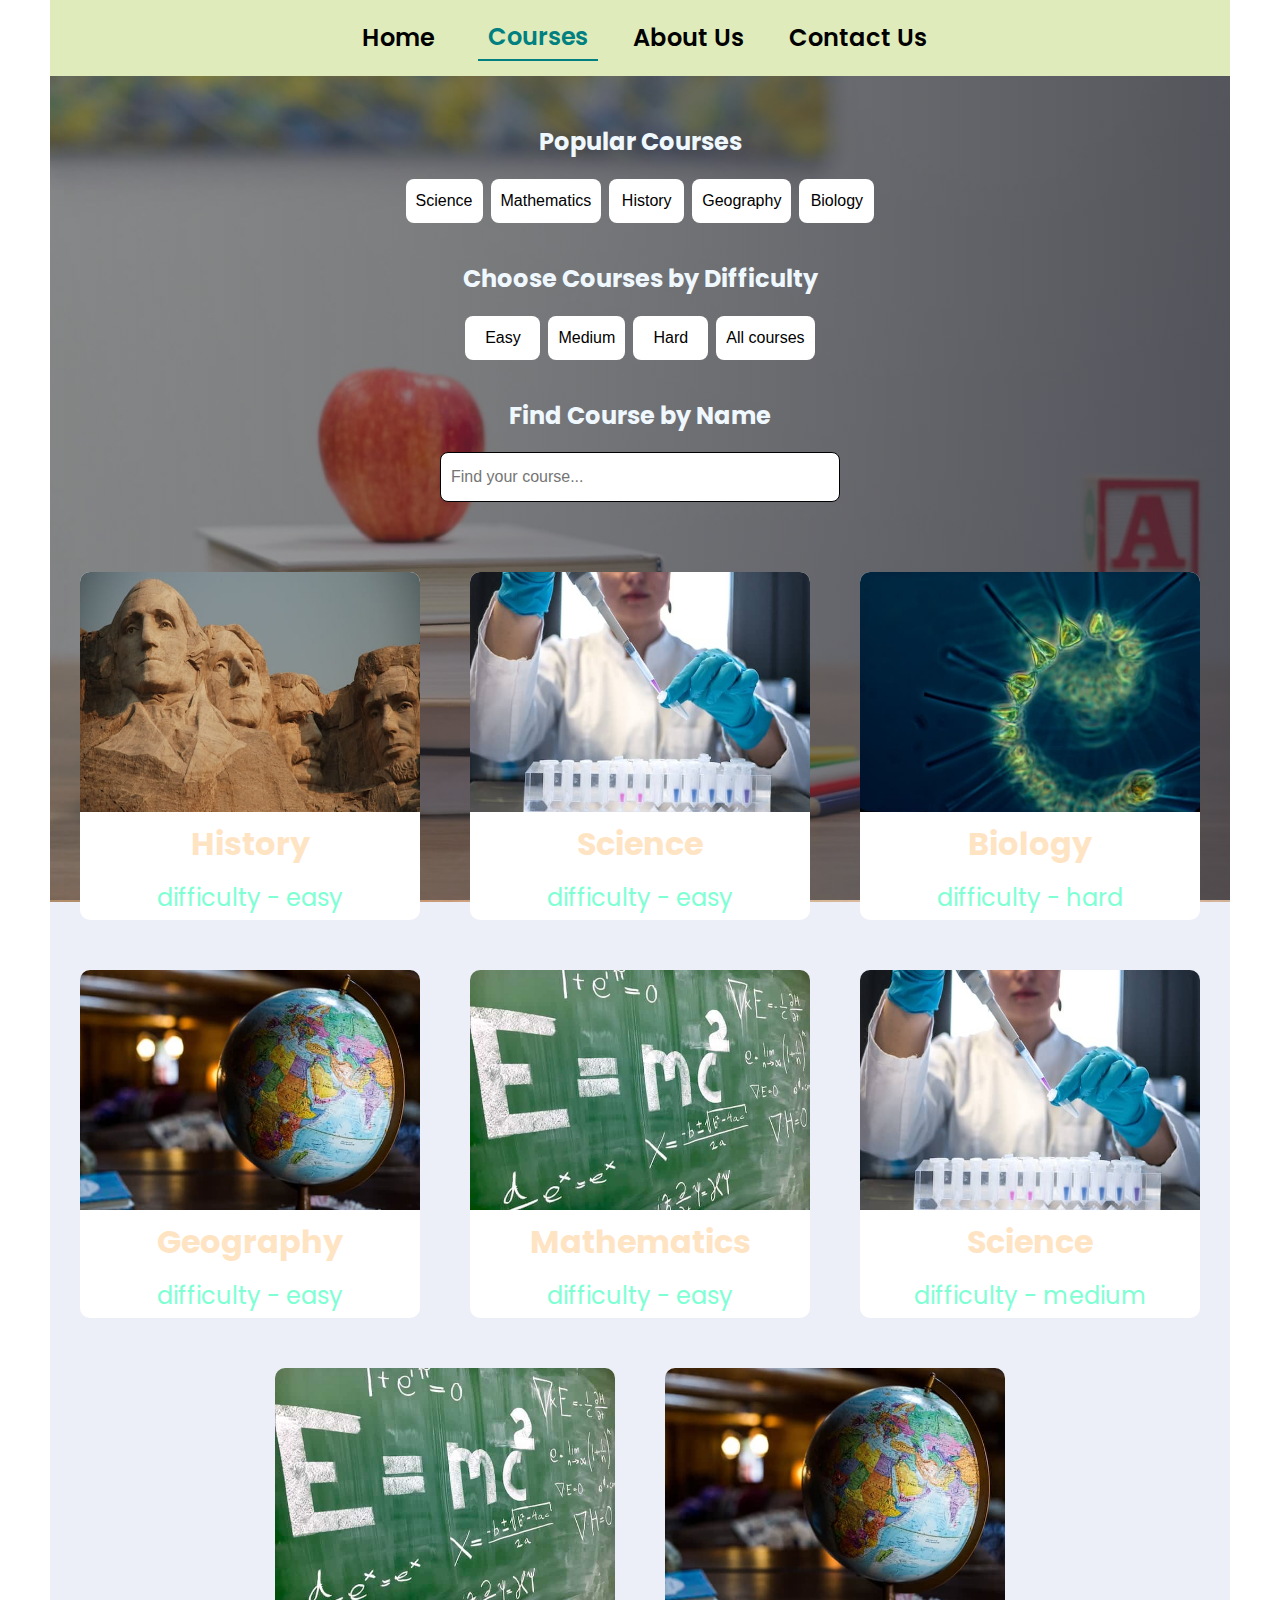
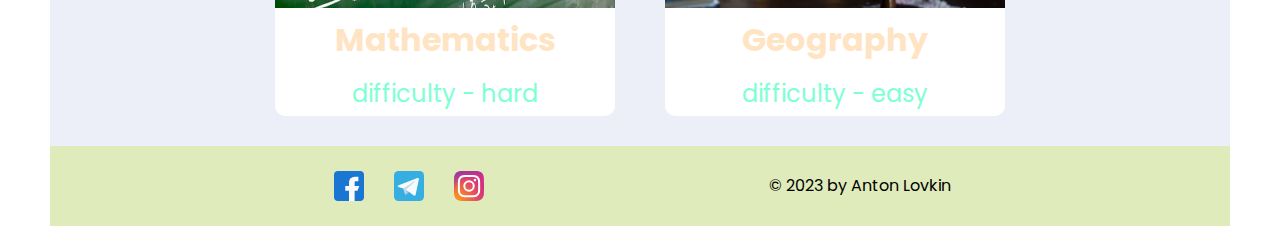
==== courses.html @ cab652c8 "create rep" ====
<!DOCTYPE html>
<html lang="en">
<head>
    <meta charset="UTF-8">
    <meta http-equiv="X-UA-Compatible" content="IE=edge">
    <meta name="viewport" content="width=device-width, initial-scale=1.0">
        <link rel="preconnect" href="https://fonts.googleapis.com">
    <link rel="preconnect" href="https://fonts.gstatic.com" crossorigin>
    <link href="https://fonts.googleapis.com/css2?family=Poppins:wght@400;500;600&display=swap" rel="stylesheet">
    <link rel="stylesheet" href="./styles/main.css">
    <script defer type="module" src="index.js"></script>
    <title>EduSite</title>
</head>
<body>
    <div class="container">
        <nav class="nav">
            <a href="/index.html">Home</a>
            <a class="active" href="/courses.html">Courses</a>
            <a href="#about">About Us</a>
            <a href="#contacts">Contact Us</a>
        </nav>
            <section class="courses__container">
                <article>
                    <h3 class="courses__title">Popular Courses</h3>
                    <ul class="buttons__list">
                        <li><button class="buttons__item" id="#science">Science</button></li>
                        <li><button class="buttons__item" id="#mathematics">Mathematics</button></li>
                        <li><button class="buttons__item" id="#history">History</button></li>
                        <li><button class="buttons__item" id="#geography">Geography</button></li>
                        <li><button class="buttons__item" id="#biology">Biology</button></li>
                    </ul>
                    <h3 class="courses__title">Choose Courses by Difficulty</h3>
                    <ul class="buttons__list difficulty__list">
                        <li><button class="buttons__item" id="#easy">Easy</button></li>
                        <li><button class="buttons__item" id="#medium">Medium</button></li>
                        <li><button class="buttons__item" id="#hard">Hard</button></li>
                        <li><button class="buttons__item" id="#all">All courses</button></li>
                    </ul>
                    <h3 class="courses__title">Find Course by Name</h3>
                    <form class="form js-form" id="search-form">
                        <input type="text" name="query" autocomplete="off" placeholder="Find your course..." />
                    </form>
                </article>
            
            <ul class="collection__list">
                <!-- <li class="collection__item" id="science">
                    <div class="overlay">
                        <p>This content is hidden through transformation and only appears when hovering over</p>
                    </div>
                    <img class="img" src="./images/element5-digital-OyCl7Y4y0Bk-unsplash.jpg" alt="">
                    <h3 class="title">Science</h3>
                    <span class="difficulty">difficulty: easy</span>
                </li>
                <li class="collection__item" id="">
                    <img class="img" src="./images/element5-digital-OyCl7Y4y0Bk-unsplash.jpg" alt="">
                    <h3 class="title">History</h3>
                    <span class="difficulty">difficulty: easy</span>
                </li> -->
            </ul>
            </section>
        <footer class="footer">
            <div class="socials" id="contacts">
                <a class="link" href="https://www.facebook.com/" target="_blank" rel="noopener noreferrer">
                    <img class="link__img" src="./images/facebook.svg" alt="facebook" target="_blank" rel="noopener noreferrer">
                </a>
                <a class="link" href="https://web.telegram.org/z/">
                    <img class="link__img" src="./images/telegram.svg" alt="telegram" target="_blank" rel="noopener noreferrer">
                </a>
                <a class="link" href="https://www.instagram.com/">
                    <img class="link__img" src="./images/instagram.svg" alt="instagram" target="_blank" rel="noopener noreferrer">
                </a>
            </div>
            <p>© 2023 by Anton Lovkin</p>
        </footer>
    </div>
</body>
</html>
---- styles/main.css ----
*,
*::before,
*::after {
  box-sizing: border-box;
}

body,
h1,
h2,
h3,
h4,
p,
button,
ul,
li {
    margin: 0;
    padding: 0;
}

a {
    margin: 0;
    padding: 0;
    text-decoration: none;
    color:inherit;
}

li {
    list-style: none;
}

:root {
  --background-color: rgb(223 235 186);
  --active-color: teal;
  --text-color-title: bisque;
  --text-color: white;
}

body {
    min-width: 100vw;
    min-height: 100vh;
    width: 100%;
    height: 100%;

    display: flex;
    justify-content: center;
    align-items: flex-start;

    font-family: 'Poppins', sans-serif;
    font-style: normal;
    font-size: 16px;
    line-height: 24px;
}

.container {
    max-width: 1180px;
    width: 100%;
    position: relative;
    /*  */
    background-color: var(--background-color);
}

.nav{
    /* position: fixed; */
    display: flex;
    flex-wrap: wrap;
    justify-content: center;
    align-items: center;
    gap: 25px;

    padding: 15px;
}

.nav a {
    min-width: 110px;

    padding: 5px;
    text-align: center;

    font-size: 16px;
    font-weight: 400;

    transition: all ease-in-out .4s;
}

@media (min-width: 485px) {
    .nav a {
        padding: 10px;

        font-size: 24px;
        font-weight: 600;
}}

.nav a:hover,
.nav a:focus{
    color: var(--text-color);
    border-color: var(--text-color);
    background-color: rgb(0 0 0 / 10%);
    border-radius: 8px;
}

.active {
    color: var(--active-color);
    border-bottom: 2px solid var(--active-color);
}

.hero{
    display: flex;
    flex-direction: column;
    justify-content: space-evenly;
    align-items: center;

    height: 80vh;
    background-color: var(--background-color);
    background-image:linear-gradient(to right, rgba(47,48,58,0.4), rgba(47,48,58,0.8)),
     url(../images/element5-digital-OyCl7Y4y0Bk-unsplash.jpg);
    background-size: cover;
    background-repeat: no-repeat;
    background-position: center center;
}

.title{
    text-align: center;

    font-size: 2rem;
    color:var(--text-color-title);
}

@media (min-width: 485px) {
    .title{
        font-size: 3rem;
    }
}

@media (min-width: 800px) {
    .title{
        font-size: 4rem;
    }
}

.description{
    padding-left: 50px;
    padding-right: 50px;

    text-align: center;

    font-size: 24px;
    line-height: 32px;
    color: var(--text-color);
}

@media (min-width: 485px) {
    .description{
        font-size: 2rem;
        line-height: 2.5rem;
    }
}

.hero__button {
    padding: 10px;

    border-radius: 10px;
    border: 2px solid white;
    font-size: 1.5rem;
    color: white;
    background-color: transparent;
    transition: all ease .3s;
}

@media (min-width: 485px) {
    .hero__button {
        padding: 20px;

        font-size: 2rem;
    }
}

.hero__button:hover,
.hero__button:focus{
    color: black;
    background-color: var(--background-color);
}

.footer{
    min-height: 80px;
    height: 100%;

    display: flex;
    flex-wrap: wrap;

    justify-content: space-evenly;
    align-items: center;
}

.socials{
    display: flex;
    flex-wrap: wrap;
    justify-content: space-around;
    gap: 20px;
}

.socials a {
    padding: 5px;
    transition: all ease-in-out .4s;
}

.socials a:hover,
.socials a:focus{
    color: var(--text-color);
}

.link{
    width: 40px;
    height: 40px;

    padding: 5px;
    border-color: aquamarine;
    transition: all ease .4s;
}

.link:hover {
    transform: scale(1.2);
}

.link__img{
    width: 100%;
}

 /* --------courses page------------ */

 .courses__container {
    --d-width: 1180px;
    max-width: var(--d-width);
    min-height: 80vh;
    width: 100%;

    padding: 30px;

    background-color: #ECEFF7;
    background-image:linear-gradient(to right, rgba(47,48,58,0.4), rgba(47,48,58,0.8)),
     url(../images/element5-digital-OyCl7Y4y0Bk-unsplash.jpg);
    background-size: cover;
    background-repeat: no-repeat;
    background-position: center center;
    background-attachment: fixed;
}

.courses__container article:first-child {
    margin-right: auto;
    margin-left: auto;
    align-self: center;
    background-color: transparent;
    padding: 0;
    margin-bottom: 50px;
}

.courses__title {
    text-align: center;

    color: aliceblue;
    font-style: normal;
    font-weight: 700;
    font-size: 24px;
    line-height: 32px;

    margin-top: 20px;
}

.buttons__list{
    min-height: 85px;
    height: 100%;

    display: flex;
    flex-wrap: wrap;
    align-items: center;
    justify-content: center;
    gap: 8px;
}

.buttons__item{
    min-width: 75px;
    height: 44px;

    padding: 10px;

    background: #FFFFFF;
    border-radius: 8px;
    border: none;

    font-style: normal;
    font-weight: 500;
    font-size: 16px;
    line-height: 24px;
}

.buttons__item:hover,
.buttons__item:focus         {
    background-color: var(--background-color);
    /* color: antiquewhite; */
    transition: all cubic-bezier(0.25, 0.46, 0.45, 0.94) .2s;
}

.collection__list{
    display: flex;
    justify-content: center;
    align-items: flex-start;
    flex-wrap: wrap;
     gap: 50px;
}

.collection__item{
    position: relative;
    width: 340px;
    min-height: 280px;

    background-color: #fff;
    border-radius: 10px;
    overflow: hidden;
}

.collection__item:hover .overlay {
  transform: translatex(0);
}

.box {
  position: relative;
  width: 300px;
  height: 300px;
  margin: 0 auto;
  background-color: #bdbdbd;
  overflow: hidden;
}

.overlay {
  position: absolute;
  top: 0;
  left: 0;
  width: 100%;
  height: 100%;
  background-color: var(--text-color-title);

  padding: 20px;
  font-size: 20px;
  color: #fff;

  transform: translatey(100%);
  transition: transform ease 1s;
}

.box:hover .overlay {
  transform: translatex(0);
}

.collection__item .img{
    width: 100%;
    height: 240px;
    display: block;
}

.collection__item .title{
    display: block;
    margin-left: auto;
    margin-right: auto;
    text-align: center;
    font-size: 2rem;
    padding: 20px;
}

.difficulty {
    display: block;
    text-align: center;

    padding: 10px;

    color: aquamarine;
    font-size: 1.5rem;
    /* text-decoration: underline; */
}
.form {
    text-align: center;
    padding: 20px;
}
.form input{
    font-style: normal;
    font-weight: 400;
    font-size: 16px;
    line-height: 19px;
    height: 50px;
    border: 1px solid black;
    border-radius: 8px;
    padding: 10px;
    min-width: 200px;
    max-width: 400px;
    width: 100%;
}
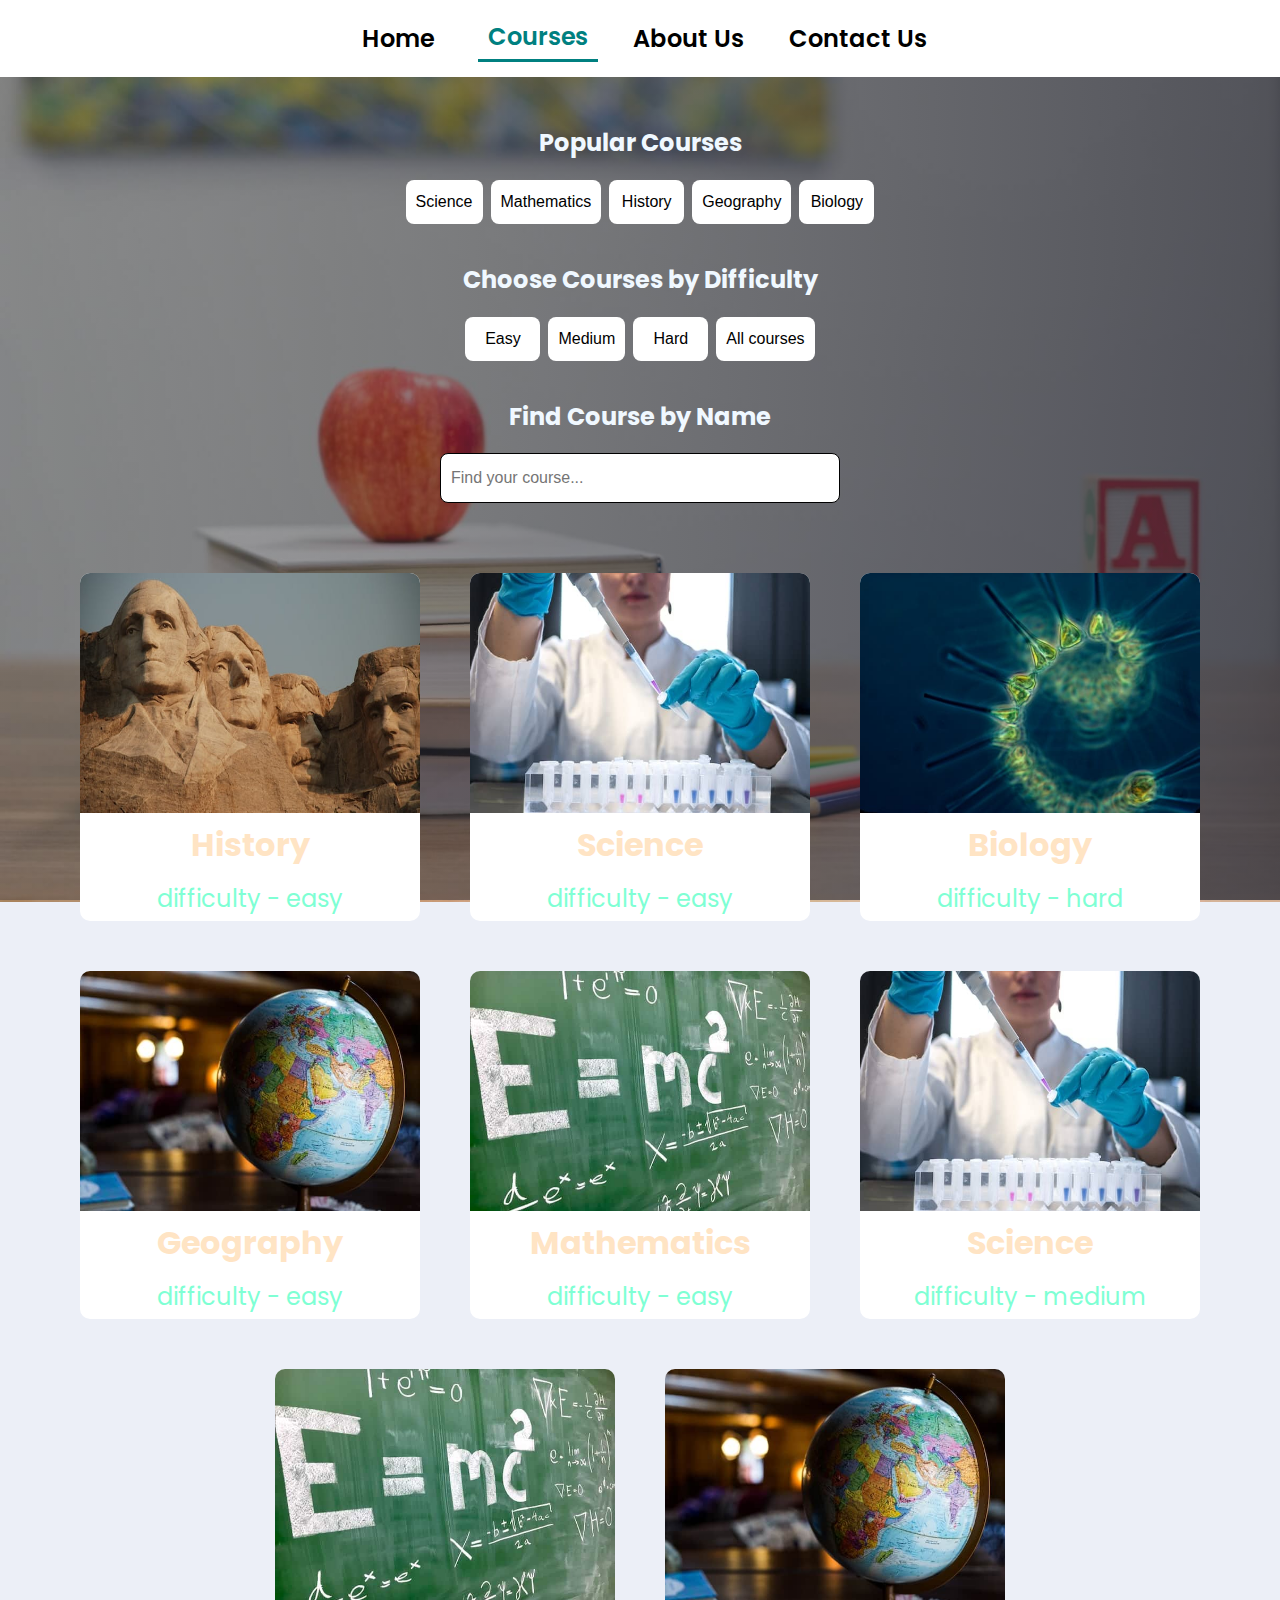
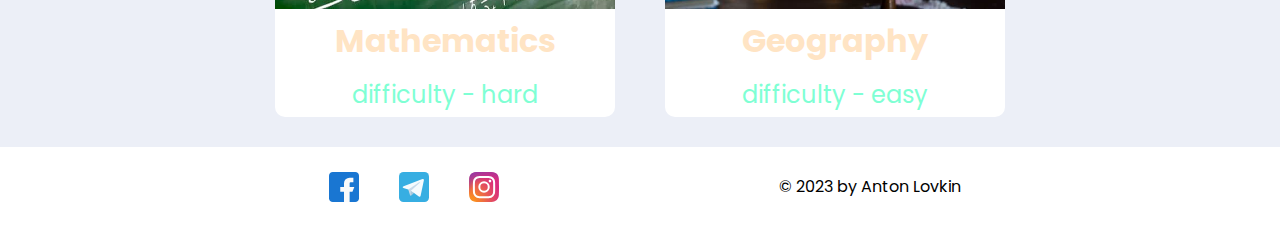
==== commit 155d30fa: "fix styles" ====
--- a/courses.html
+++ b/courses.html
@@ -12,11 +12,11 @@
     <title>EduSite</title>
 </head>
 <body>
-    <div class="container">
-        <nav class="nav">
+    <div >
+        <nav class="nav container">
             <a href="/index.html">Home</a>
             <a class="active" href="/courses.html">Courses</a>
-            <a href="#about">About Us</a>
+            <a href="#contacts">About Us</a>
             <a href="#contacts">Contact Us</a>
         </nav>
             <section class="courses__container">
@@ -43,22 +43,33 @@
                 </article>
             
             <ul class="collection__list">
-                <!-- <li class="collection__item" id="science">
-                    <div class="overlay">
-                        <p>This content is hidden through transformation and only appears when hovering over</p>
-                    </div>
-                    <img class="img" src="./images/element5-digital-OyCl7Y4y0Bk-unsplash.jpg" alt="">
-                    <h3 class="title">Science</h3>
-                    <span class="difficulty">difficulty: easy</span>
+                <li class="collection__item" id="science">
+                        <div class="box">
+                            <div class="overlay">
+                                <p>This content is hidden through transformation and only appears when hovering over</p>
+                            </div>
+                            <img class="img" src="./images/element5-digital-OyCl7Y4y0Bk-unsplash.jpg" alt="">
+                        </div>
+                        <a href="#">
+                            <h3 class="title">Science</h3>
+                            <span class="difficulty">difficulty - easy</span>
+                        </a>
                 </li>
                 <li class="collection__item" id="">
-                    <img class="img" src="./images/element5-digital-OyCl7Y4y0Bk-unsplash.jpg" alt="">
-                    <h3 class="title">History</h3>
-                    <span class="difficulty">difficulty: easy</span>
-                </li> -->
+                        <div class="box">
+                            <div class="overlay">
+                                <p>This content is hidden through transformation and only appears when hovering over</p>
+                            </div>
+                            <img class="img" src="./images/element5-digital-OyCl7Y4y0Bk-unsplash.jpg" alt="">
+                        </div>
+                        <a href="#">
+                            <h3 class="title">Science</h3>
+                            <span class="difficulty">difficulty - easy</span>
+                        </a>
+                </li>
             </ul>
             </section>
-        <footer class="footer">
+        <footer class="footer container">
             <div class="socials" id="contacts">
                 <a class="link" href="https://www.facebook.com/" target="_blank" rel="noopener noreferrer">
                     <img class="link__img" src="./images/facebook.svg" alt="facebook" target="_blank" rel="noopener noreferrer">
--- a/styles/main.css
+++ b/styles/main.css
@@ -31,7 +31,7 @@
 :root {
   --background-color: rgb(223 235 186);
   --active-color: teal;
-  --text-color-title: bisque;
+  --main-color: bisque;
   --text-color: white;
 }
 
@@ -55,8 +55,10 @@
     max-width: 1180px;
     width: 100%;
     position: relative;
+    margin-left: auto;
+    margin-right: auto;
     /*  */
-    background-color: var(--background-color);
+    /* background-color: var(--background-color); */
 }
 
 .nav{
@@ -92,7 +94,7 @@
 
 .nav a:hover,
 .nav a:focus{
-    color: var(--text-color);
+    /* color: var(--text-color); */
     border-color: var(--text-color);
     background-color: rgb(0 0 0 / 10%);
     border-radius: 8px;
@@ -100,10 +102,11 @@
 
 .active {
     color: var(--active-color);
-    border-bottom: 2px solid var(--active-color);
+    border-bottom: 3px solid var(--active-color);
 }
 
 .hero{
+    width: 100vw;
     display: flex;
     flex-direction: column;
     justify-content: space-evenly;
@@ -122,7 +125,7 @@
     text-align: center;
 
     font-size: 2rem;
-    color:var(--text-color-title);
+    color:var(--main-color);
 }
 
 @media (min-width: 485px) {
@@ -177,7 +180,7 @@
 .hero__button:hover,
 .hero__button:focus{
     color: black;
-    background-color: var(--background-color);
+    background-color: var(--main-color);
 }
 
 .footer{
@@ -198,27 +201,29 @@
     gap: 20px;
 }
 
-.socials a {
+/* .socials a {
     padding: 5px;
     transition: all ease-in-out .4s;
-}
-
-.socials a:hover,
+} */
+
+/* .socials a:hover,
 .socials a:focus{
     color: var(--text-color);
-}
+} */
 
 .link{
-    width: 40px;
-    height: 40px;
-
-    padding: 5px;
+    width: 50px;
+    height: 50px;
+
+    padding: 10px;
     border-color: aquamarine;
     transition: all ease .4s;
 }
 
 .link:hover {
-    transform: scale(1.2);
+    /* transform: scale(1.2); */
+    background-color:  var(--main-color);
+    border-radius: 50%;
 }
 
 .link__img{
@@ -228,10 +233,10 @@
  /* --------courses page------------ */
 
  .courses__container {
-    --d-width: 1180px;
-    max-width: var(--d-width);
+    /* --d-width: 1180px; */
+    /* max-width: var(--d-width); */
     min-height: 80vh;
-    width: 100%;
+    width: 100vw;
 
     padding: 30px;
 
@@ -294,7 +299,7 @@
 
 .buttons__item:hover,
 .buttons__item:focus         {
-    background-color: var(--background-color);
+    background-color: var(--main-color);
     /* color: antiquewhite; */
     transition: all cubic-bezier(0.25, 0.46, 0.45, 0.94) .2s;
 }
@@ -323,8 +328,8 @@
 
 .box {
   position: relative;
-  width: 300px;
-  height: 300px;
+  width: 100%;
+  height: 100%;
   margin: 0 auto;
   background-color: #bdbdbd;
   overflow: hidden;
@@ -336,10 +341,11 @@
   left: 0;
   width: 100%;
   height: 100%;
-  background-color: var(--text-color-title);
+  background-color: var(--main-color);
 
   padding: 20px;
   font-size: 20px;
+  line-height: 24px;
   color: #fff;
 
   transform: translatey(100%);
